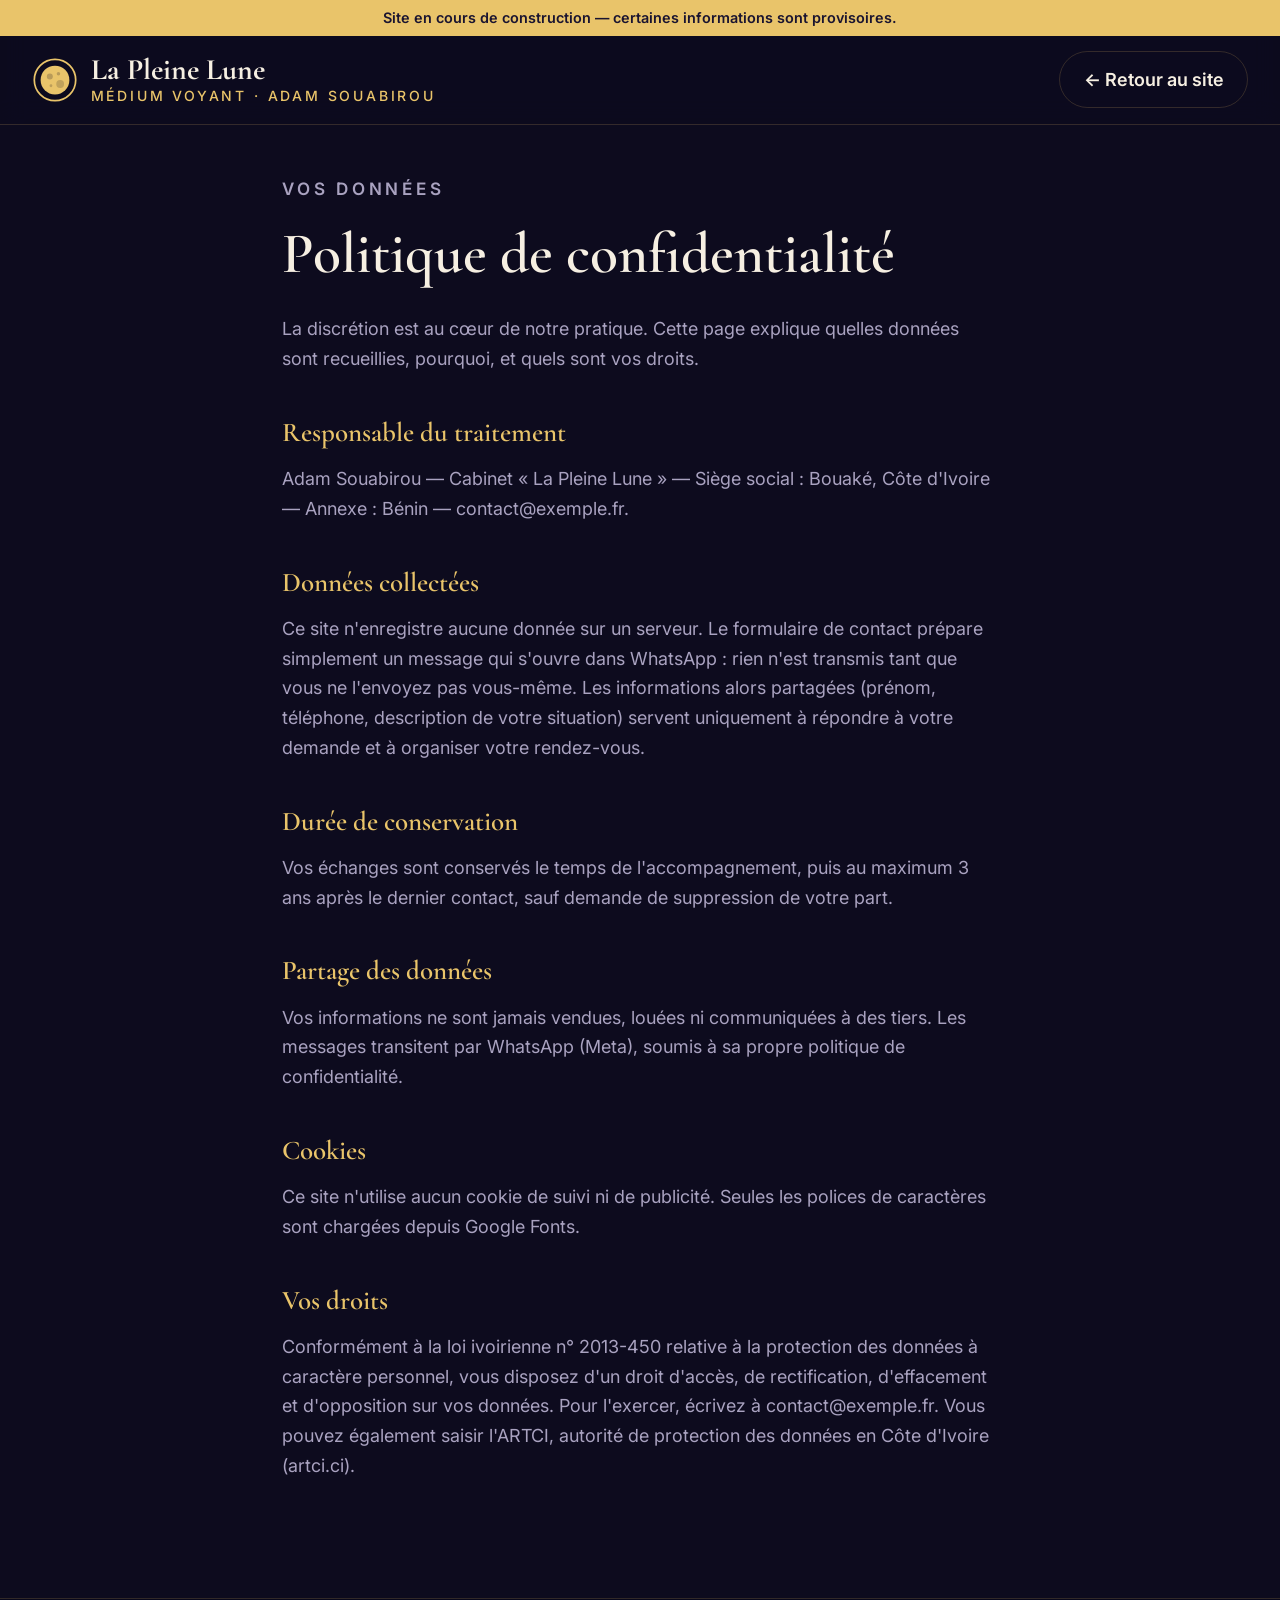
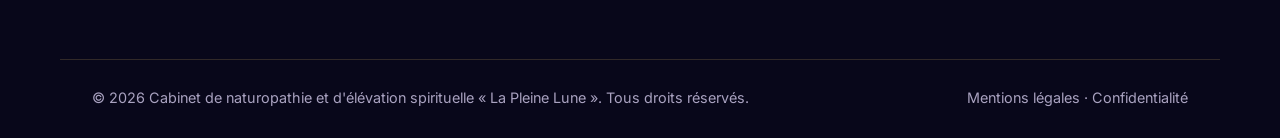
==== confidentialite.html @ 0d5d67a6 "Nom affiché : Adam Souabirou Co-Authored-By: Claude Opus 5.5 <noreply@anthropic.com>" ====
<!doctype html>
<html lang="fr">
<head>
  <meta charset="utf-8">
  <meta name="viewport" content="width=device-width, initial-scale=1">
  <title>Confidentialité — La Pleine Lune</title>
  <meta name="robots" content="noindex">
  <meta name="theme-color" content="#0d0b1e">
  <link rel="icon" href="favicon.svg" type="image/svg+xml">
  <link rel="preconnect" href="https://fonts.googleapis.com">
  <link rel="preconnect" href="https://fonts.gstatic.com" crossorigin>
  <link href="https://fonts.googleapis.com/css2?family=Cormorant+Garamond:wght@600;700&family=Inter:wght@400;500;600&display=swap" rel="stylesheet">
  <link rel="stylesheet" href="styles.css">
</head>
<body>
  <header class="nav is-scrolled">
    <div class="container nav__inner">
      <a href="index.html" class="brand" aria-label="Accueil">
        <svg class="brand__mark" viewBox="0 0 40 40" aria-hidden="true">
          <circle cx="20" cy="20" r="18" fill="none" stroke="currentColor" stroke-width="1.5"/>
          <circle cx="20" cy="20" r="12.5" fill="currentColor"/>
          <circle cx="15.5" cy="17" r="2.6" fill="#0d0b1e" opacity=".22"/>
          <circle cx="24.5" cy="23.5" r="3.4" fill="#0d0b1e" opacity=".18"/>
          <circle cx="23" cy="14.5" r="1.5" fill="#0d0b1e" opacity=".22"/>
          <circle cx="16.5" cy="25" r="1.2" fill="#0d0b1e" opacity=".2"/>
        </svg>
        <span class="brand__text"><span data-site="cabinet">La Pleine Lune</span><small data-site="slogan">Médium voyant · Adam Souabirou</small></span>
      </a>
      <a href="index.html" class="btn btn--ghost btn--sm">← Retour au site</a>
    </div>
  </header>

  <!-- Les informations sont remplies depuis site-config.js -->
  <main class="legal container">
    <p class="eyebrow">Vos données</p>
    <h1>Politique de confidentialité</h1>

    <p>
      La discrétion est au cœur de notre pratique. Cette page explique quelles données sont
      recueillies, pourquoi, et quels sont vos droits.
    </p>

    <h2>Responsable du traitement</h2>
    <p><span data-site="legal.editeur"></span> — <span data-site="legal.adresse"></span> — <span data-site="email"></span>.</p>

    <h2>Données collectées</h2>
    <p>
      Ce site n'enregistre aucune donnée sur un serveur. Le formulaire de contact prépare
      simplement un message qui s'ouvre dans WhatsApp : rien n'est transmis tant que vous
      ne l'envoyez pas vous-même. Les informations alors partagées (prénom, téléphone,
      description de votre situation) servent uniquement à répondre à votre demande et à
      organiser votre rendez-vous.
    </p>

    <h2>Durée de conservation</h2>
    <p>
      Vos échanges sont conservés le temps de l'accompagnement, puis au maximum
      <span data-site="legal.conservation"></span> après le dernier contact, sauf demande de suppression de votre part.
    </p>

    <h2>Partage des données</h2>
    <p>
      Vos informations ne sont jamais vendues, louées ni communiquées à des tiers.
      Les messages transitent par WhatsApp (Meta), soumis à sa propre politique de
      confidentialité.
    </p>

    <h2>Cookies</h2>
    <p>
      Ce site n'utilise aucun cookie de suivi ni de publicité. Seules les polices de
      caractères sont chargées depuis Google Fonts.
    </p>

    <h2>Vos droits</h2>
    <p>
      Conformément à la loi ivoirienne n° 2013-450 relative à la protection des données à caractère personnel, vous disposez d'un droit d'accès, de rectification,
      d'effacement et d'opposition sur vos données. Pour l'exercer, écrivez à
      <span data-site="email"></span>. Vous pouvez également saisir l'ARTCI, autorité de protection des données en Côte d'Ivoire
      (artci.ci).
    </p>
  </main>

  <footer class="footer">
    <div class="container footer__bottom">
      <span>© <span id="year"></span> <span data-site="nomComplet">Cabinet de naturopathie et d'élévation spirituelle « La Pleine Lune »</span>. Tous droits réservés.</span>
      <span><a href="mentions-legales.html">Mentions légales</a> · <a href="confidentialite.html">Confidentialité</a></span>
    </div>
  </footer>
  <script src="site-config.js"></script>
  <script src="script.js"></script>
</body>
</html>
---- styles.css ----
:root {
  --night: #0d0b1e;
  --night-2: #15122e;
  --night-3: #1d1940;
  --gold: #e9c46a;
  --gold-2: #c9a24a;
  --cream: #f6efe2;
  --text: #ece6f5;
  --muted: #a9a2c0;
  --line: rgba(233, 196, 106, .18);
  --radius: 14px;
  --serif: "Cormorant Garamond", Georgia, serif;
  --sans: "Inter", system-ui, -apple-system, Segoe UI, Roboto, sans-serif;
}

*, *::before, *::after { box-sizing: border-box; }
html { font-size: 112.5%; scroll-behavior: smooth; scroll-padding-top: 80px; }
html.is-construction { scroll-padding-top: 130px; }
body {
  margin: 0;
  font-family: var(--sans);
  font-size: 1rem;
  line-height: 1.65;
  color: var(--text);
  background: var(--night);
  -webkit-font-smoothing: antialiased;
}
img, svg { display: block; max-width: 100%; }
a { color: inherit; text-decoration: none; }
h1, h2, h3 { font-family: var(--serif); font-weight: 600; line-height: 1.15; margin: 0 0 .6em; color: var(--cream); }
h1 { font-size: clamp(2.4rem, 6vw, 4.4rem); }
h2 { font-size: clamp(1.9rem, 4vw, 2.8rem); }
h3 { font-size: 1.45rem; }
p { margin: 0 0 1em; }
em { color: var(--gold); font-style: italic; }

.container { width: 100%; max-width: 1160px; margin: 0 auto; padding: 0 16px; }
@media (min-width: 768px) { .container { padding: 0 32px; } }

.eyebrow {
  font-size: .95rem;
  letter-spacing: .22em;
  text-transform: uppercase;
  color: var(--gold);
  font-weight: 600;
  margin-bottom: 1rem;
}

/* ---------- Buttons ---------- */
.btn {
  display: inline-flex; align-items: center; justify-content: center;
  padding: .95rem 1.7rem;
  border-radius: 999px;
  font-weight: 600; font-size: .95rem;
  border: 1px solid transparent;
  cursor: pointer;
  transition: transform .2s, background .2s, box-shadow .2s, color .2s;
  font-family: inherit;
}
.btn--gold { background: linear-gradient(135deg, var(--gold), var(--gold-2)); color: #1a1430; box-shadow: 0 8px 30px -10px rgba(233,196,106,.6); }
.btn--gold:hover { transform: translateY(-2px); box-shadow: 0 12px 34px -10px rgba(233,196,106,.8); }
.btn--ghost { border-color: var(--line); color: var(--cream); }
.btn--ghost:hover { border-color: var(--gold); color: var(--gold); }
.btn--sm { padding: .7rem 1.3rem; font-size: 1rem; }
.btn--block { width: 100%; }

/* ---------- Nav ---------- */
.nav {
  position: fixed; inset: 0 0 auto 0; z-index: 50;
  transition: background .3s, border-color .3s;
  border-bottom: 1px solid transparent;
}
.nav.is-scrolled { background: rgba(13, 11, 30, .9); backdrop-filter: blur(12px); border-color: var(--line); }
.nav__inner { display: flex; align-items: center; justify-content: space-between; gap: 1.5rem; height: 88px; }
.brand { display: flex; align-items: center; gap: .7rem; color: var(--gold); }
.brand__mark { width: 46px; height: 46px; flex-shrink: 0; }
.brand__text { font-family: var(--serif); font-size: 1.65rem; font-weight: 700; color: var(--cream); line-height: 1.05; }
.brand__text small { display: block; white-space: nowrap; font-family: var(--sans); font-size: .78rem; letter-spacing: .2em; text-transform: uppercase; color: var(--gold); font-weight: 500; margin-top: 3px; }
.nav__links { display: flex; align-items: center; gap: 1.5rem; font-size: 1.08rem; white-space: nowrap; }
.nav .container { max-width: 1360px; }
.nav__links a:not(.btn) { color: var(--muted); transition: color .2s; }
.nav__links a:not(.btn):hover { color: var(--gold); }
.nav__toggle { display: none; background: none; border: 0; padding: 8px; cursor: pointer; }
.nav__toggle span { display: block; width: 24px; height: 2px; background: var(--cream); margin: 5px 0; transition: transform .3s, opacity .3s; }

@media (max-width: 1300px) {
  .nav__toggle { display: block; }
  .nav__links {
    position: absolute; top: 100%; left: 0; right: 0;
    flex-direction: column; align-items: stretch; gap: 0;
    background: var(--night-2); border-bottom: 1px solid var(--line);
    padding: .5rem 16px 1.5rem;
    transform: translateY(-120%); opacity: 0; pointer-events: none;
    transition: transform .35s, opacity .35s;
  }
  .nav__links a:not(.btn) { padding: .9rem 0; border-bottom: 1px solid var(--line); font-size: 1rem; }
  .nav__links .btn { margin-top: 1rem; }
  .nav.is-open .nav__links { transform: none; opacity: 1; pointer-events: auto; }
  .nav.is-open { background: var(--night-2); }
  .nav.is-open .nav__toggle span:nth-child(1) { transform: translateY(7px) rotate(45deg); }
  .nav.is-open .nav__toggle span:nth-child(2) { opacity: 0; }
  .nav.is-open .nav__toggle span:nth-child(3) { transform: translateY(-7px) rotate(-45deg); }
}

/* ---------- Hero ---------- */
.hero {
  position: relative; overflow: hidden;
  min-height: 100vh; display: flex; align-items: center;
  padding: 150px 0 80px;
  background: radial-gradient(ellipse at 50% 0%, var(--night-3) 0%, var(--night) 70%);
  text-align: center;
}
.hero__stars {
  position: absolute; inset: 0;
  background-image:
    radial-gradient(1px 1px at 10% 20%, #fff8 50%, transparent 51%),
    radial-gradient(1px 1px at 30% 70%, #fff6 50%, transparent 51%),
    radial-gradient(1.5px 1.5px at 55% 15%, #e9c46aaa 50%, transparent 51%),
    radial-gradient(1px 1px at 75% 40%, #fff7 50%, transparent 51%),
    radial-gradient(1px 1px at 90% 80%, #fff5 50%, transparent 51%),
    radial-gradient(1.5px 1.5px at 20% 90%, #e9c46a88 50%, transparent 51%),
    radial-gradient(1px 1px at 65% 85%, #fff6 50%, transparent 51%),
    radial-gradient(1px 1px at 45% 45%, #fff4 50%, transparent 51%);
  background-size: 400px 400px;
  animation: twinkle 8s ease-in-out infinite alternate;
}
@keyframes twinkle { from { opacity: .5; } to { opacity: 1; } }
.hero__glow {
  position: absolute; width: 700px; height: 700px; left: 50%; top: 55%;
  transform: translate(-50%, -50%);
  background: radial-gradient(circle, rgba(233,196,106,.16), transparent 65%);
  pointer-events: none;
}
.hero__inner { position: relative; }
.hero__lead { max-width: 640px; margin: 0 auto 2.2rem; color: var(--muted); font-size: 1.1rem; }
.hero__cta { display: flex; gap: 1rem; justify-content: center; flex-wrap: wrap; }
.hero__facts {
  list-style: none; padding: 0; margin: 4rem auto 0;
  display: grid; grid-template-columns: repeat(3, 1fr); gap: 1rem;
  max-width: 760px; border-top: 1px solid var(--line); padding-top: 2rem;
}
.hero__facts strong { display: block; font-family: var(--serif); font-size: 1.7rem; color: var(--gold); }
.hero__facts li > span { font-size: .82rem; color: var(--muted); }
@media (max-width: 600px) {
  .hero__facts { grid-template-columns: 1fr; gap: 1.2rem; }
  .hero__cta .btn { width: 100%; }
}

/* ---------- Sections ---------- */
.section { padding: 110px 0; }
.section--alt { background: var(--night-2); }
.section--band { padding: 70px 0; background: linear-gradient(135deg, #2a1f4d, #1a1535); border-block: 1px solid var(--line); }
.section__head { max-width: 680px; margin: 0 auto 3.5rem; text-align: center; }
.section__head p:not(.eyebrow) { color: var(--muted); }
@media (max-width: 600px) { .section { padding: 80px 0; } }

/* ---------- About ---------- */
.about { display: grid; grid-template-columns: 1fr 1.2fr; gap: 5rem; align-items: center; }
.about__frame {
  aspect-ratio: 5 / 6;
  border: 1px solid var(--line);
  border-radius: 200px 200px var(--radius) var(--radius);
  background: linear-gradient(180deg, var(--night-3), var(--night-2));
  display: grid; place-items: center;
  padding: 2rem;
  position: relative;
}
.about__frame::after {
  content: ""; position: absolute; inset: 12px;
  border: 1px solid var(--line);
  border-radius: 190px 190px 8px 8px;
  pointer-events: none;
}
.about__art { width: 80%; }
.about__caption { font-size: .78rem; color: var(--muted); text-align: center; margin-top: .8rem; font-style: italic; }
.about__text p:not(.eyebrow) { color: var(--muted); }
.checklist { list-style: none; padding: 0; margin: 1.8rem 0 0; display: grid; gap: .7rem; }
.checklist li { position: relative; padding-left: 1.9rem; }
.checklist li::before {
  content: ""; position: absolute; left: 0; top: .45em;
  width: 14px; height: 14px; transform: rotate(45deg);
  border: 1.5px solid var(--gold);
}
@media (max-width: 860px) {
  .about { grid-template-columns: 1fr; gap: 3rem; }
  .about__visual { max-width: 340px; margin: 0 auto; width: 100%; }
}

/* ---------- Cards ---------- */
.cards { display: grid; grid-template-columns: repeat(3, 1fr); gap: 1.5rem; }
.card {
  background: linear-gradient(180deg, rgba(255,255,255,.035), rgba(255,255,255,.01));
  border: 1px solid var(--line);
  border-radius: var(--radius);
  padding: 2.2rem 1.9rem;
  transition: transform .3s, border-color .3s, box-shadow .3s;
}
.card:hover { transform: translateY(-6px); border-color: rgba(233,196,106,.5); box-shadow: 0 20px 40px -20px rgba(0,0,0,.6); }
.card p { color: var(--muted); margin: 0; font-size: .95rem; }
.card__icon {
  width: 54px; height: 54px; border-radius: 50%;
  display: grid; place-items: center;
  background: rgba(233,196,106,.1); border: 1px solid var(--line);
  margin-bottom: 1.4rem;
}
.card__icon svg { width: 26px; height: 26px; fill: none; stroke: var(--gold); stroke-width: 1.5; stroke-linecap: round; stroke-linejoin: round; }
@media (max-width: 960px) { .cards { grid-template-columns: repeat(2, 1fr); } }
@media (max-width: 620px) { .cards { grid-template-columns: 1fr; } }

/* ---------- Steps ---------- */
.steps { list-style: none; margin: 0; padding: 0; display: grid; grid-template-columns: repeat(4, 1fr); gap: 2rem; counter-reset: s; }
.step { position: relative; padding-top: 1.5rem; border-top: 1px solid var(--line); }
.step__num { font-family: var(--serif); font-size: 3rem; color: var(--gold); opacity: .55; line-height: 1; display: block; margin-bottom: .8rem; }
.step p { color: var(--muted); font-size: .95rem; }
@media (max-width: 900px) { .steps { grid-template-columns: repeat(2, 1fr); } }
@media (max-width: 560px) { .steps { grid-template-columns: 1fr; } }

/* ---------- Pledges ---------- */
.pledges { display: grid; grid-template-columns: repeat(4, 1fr); gap: 2rem; text-align: center; }
.pledge h3 { color: var(--gold); font-size: 1.35rem; }
.pledge p { color: var(--text); opacity: .85; margin: 0; font-size: .93rem; }
@media (max-width: 900px) { .pledges { grid-template-columns: repeat(2, 1fr); } }
@media (max-width: 520px) { .pledges { grid-template-columns: 1fr; } }

/* ---------- Quotes ---------- */
.quotes { display: grid; grid-template-columns: repeat(3, 1fr); gap: 1.5rem; }
.quote {
  margin: 0; padding: 2.2rem 2rem;
  border: 1px solid var(--line); border-radius: var(--radius);
  background: var(--night);
  position: relative;
}
.quote::before {
  content: "\201C"; position: absolute; top: .2rem; right: 1.2rem;
  font-family: var(--serif); font-size: 5rem; color: var(--gold); opacity: .25; line-height: 1;
}
.quote blockquote { margin: 0 0 1.4rem; font-family: var(--serif); font-size: 1.25rem; font-style: italic; color: var(--cream); line-height: 1.45; }
.quote figcaption { font-size: .85rem; color: var(--muted); }
.quote figcaption strong { color: var(--gold); }
@media (max-width: 900px) { .quotes { grid-template-columns: 1fr; max-width: 560px; margin: 0 auto; } }

/* ---------- FAQ ---------- */
.faq { max-width: 820px; }
.faq details { border-bottom: 1px solid var(--line); }
.faq summary {
  list-style: none; cursor: pointer;
  padding: 1.4rem 2.5rem 1.4rem 0; position: relative;
  font-family: var(--serif); font-size: 1.3rem; color: var(--cream);
}
.faq summary::-webkit-details-marker { display: none; }
.faq summary::after {
  content: "+"; position: absolute; right: 0; top: 50%; transform: translateY(-50%);
  font-family: var(--sans); font-size: 1.5rem; color: var(--gold); transition: transform .3s;
}
.faq details[open] summary::after { transform: translateY(-50%) rotate(45deg); }
.faq details p { color: var(--muted); padding-bottom: 1.4rem; margin: 0; }

/* ---------- Contact ---------- */
.contact { display: grid; grid-template-columns: 1fr 1.1fr; gap: 4rem; align-items: start; }
.contact__info > p:not(.eyebrow) { color: var(--muted); }
.contact__list { list-style: none; padding: 0; margin: 2rem 0 0; display: grid; gap: 1.2rem; }
.contact__list li { display: grid; gap: .15rem; padding-bottom: 1.2rem; border-bottom: 1px solid var(--line); }
.contact__label { font-size: .72rem; letter-spacing: .2em; text-transform: uppercase; color: var(--gold); }
.contact__list a { color: var(--cream); font-size: 1.05rem; }
.contact__list a:hover { color: var(--gold); }

.form {
  background: var(--night); border: 1px solid var(--line); border-radius: var(--radius);
  padding: 2.2rem; display: grid; gap: 1.1rem;
}
.form__row { display: grid; grid-template-columns: 1fr 1fr; gap: 1rem; }
.form label { display: grid; gap: .4rem; font-size: .85rem; color: var(--muted); }
.form input, .form select, .form textarea {
  width: 100%; font: inherit; font-size: 1rem; color: var(--text);
  background: var(--night-2); border: 1px solid var(--line); border-radius: 10px;
  padding: .8rem .95rem; transition: border-color .2s;
}
.form select { appearance: none; background-image: linear-gradient(45deg, transparent 50%, var(--gold) 50%), linear-gradient(135deg, var(--gold) 50%, transparent 50%); background-position: calc(100% - 18px) 50%, calc(100% - 13px) 50%; background-size: 5px 5px; background-repeat: no-repeat; padding-right: 2.4rem; }
.form input:focus, .form select:focus, .form textarea:focus { outline: none; border-color: var(--gold); }
.form .is-invalid { border-color: #e07a7a; }
.form__consent { grid-template-columns: auto 1fr !important; align-items: start; gap: .7rem !important; }
.form__consent input { width: 18px; height: 18px; margin-top: 3px; accent-color: var(--gold); }
.form__msg { margin: 0; font-size: .9rem; min-height: 1.4em; color: var(--gold); }
.form__msg.is-error { color: #e07a7a; }
@media (max-width: 860px) {
  .contact { grid-template-columns: 1fr; gap: 3rem; }
}
@media (max-width: 520px) {
  .form { padding: 1.5rem; }
  .form__row { grid-template-columns: 1fr; }
}

/* ---------- Footer ---------- */
.footer { background: #08071a; border-top: 1px solid var(--line); padding: 60px 0 0; }
.footer__inner { display: grid; grid-template-columns: 1fr 1.3fr; gap: 3rem; padding-bottom: 2.5rem; }
.footer__small { color: var(--muted); font-size: .88rem; margin-top: 1rem; }
.footer__disclaimer { font-size: .8rem; color: var(--muted); opacity: .8; margin: 0; }
.footer__bottom {
  display: flex; justify-content: space-between; flex-wrap: wrap; gap: .6rem;
  border-top: 1px solid var(--line); padding-top: 1.4rem; padding-bottom: 1.6rem;
  font-size: .8rem; color: var(--muted);
}
@media (max-width: 760px) { .footer__inner { grid-template-columns: 1fr; } }

.footer__bottom a:hover, .form__consent a:hover { color: var(--gold); }
.form__consent a { text-decoration: underline; text-underline-offset: 2px; }

/* ---------- Legal pages ---------- */
.legal { max-width: 780px; padding-top: 140px; padding-bottom: 100px; }
.legal h1 { font-size: clamp(2.2rem, 5vw, 3.2rem); margin-bottom: 1.5rem; }
.legal h2 { font-size: 1.5rem; margin-top: 2.4rem; color: var(--gold); }
.legal p { color: var(--muted); }

/* ---------- WhatsApp floating ---------- */
.wa-float {
  position: fixed; right: 20px; bottom: 20px; z-index: 40;
  width: 56px; height: 56px; border-radius: 50%;
  background: #25d366; color: #fff;
  display: grid; place-items: center;
  box-shadow: 0 10px 25px -8px rgba(37, 211, 102, .6);
  transition: transform .2s;
}
.wa-float:hover { transform: scale(1.08); }
.wa-float svg { width: 30px; height: 30px; }

/* ---------- Reveal animation ---------- */
.reveal { opacity: 0; transform: translateY(24px); transition: opacity .8s ease, transform .8s ease; }
.reveal.is-visible { opacity: 1; transform: none; }
@media (prefers-reduced-motion: reduce) {
  html { scroll-behavior: auto; }
  .reveal { opacity: 1; transform: none; transition: none; }
  .hero__stars { animation: none; }
}

/* ---------- Site en construction ---------- */
.construction {
  background: var(--gold); color: #1a1430;
  font-size: .8rem; font-weight: 600; text-align: center;
  padding: .45rem 16px; line-height: 1.35;
}
.is-construction .legal { padding-top: 175px; }
.about__badge {
  position: absolute; top: 46%; left: 50%; transform: translate(-50%, -50%); z-index: 1;
  background: rgba(13, 11, 30, .85); border: 1px solid var(--gold); color: var(--gold);
  font-size: .72rem; letter-spacing: .18em; text-transform: uppercase; font-weight: 600;
  padding: .45rem .9rem; border-radius: 999px; white-space: nowrap;
}
.about__frame.has-photo { padding: 0; overflow: hidden; }
.about__photo { width: 100%; height: 100%; object-fit: cover; }
.quote--empty { border-style: dashed; background: transparent; }
.quote--empty::before { opacity: .12; }
.quote--empty blockquote { color: var(--muted); }

/* ---------- En-tête sur petits écrans ---------- */
@media (max-width: 520px) {
  .nav__inner { height: 76px; gap: .8rem; }
  .brand { gap: .55rem; }
  .brand__mark { width: 38px; height: 38px; }
  .brand__text { font-size: 1.35rem; }
  .brand__text small { font-size: .62rem; letter-spacing: .08em; }
}

/* ---------- Onglets services & produits ---------- */
.tabs {
  display: flex; gap: .6rem; justify-content: center; flex-wrap: wrap;
  margin: 0 auto 2.8rem;
}
.tabs__btn {
  font: inherit; font-size: 1rem; font-weight: 500; cursor: pointer;
  color: var(--muted); background: transparent;
  border: 1px solid var(--line); border-radius: 999px;
  padding: .7rem 1.3rem; white-space: nowrap;
  transition: color .2s, border-color .2s, background .2s;
}
.tabs__btn:hover { color: var(--gold); border-color: rgba(233,196,106,.5); }
.tabs__btn[aria-selected="true"] { background: linear-gradient(135deg, var(--gold), var(--gold-2)); color: #1a1430; border-color: transparent; font-weight: 600; }
.tabs__btn:focus-visible { outline: 2px solid var(--gold); outline-offset: 3px; }
.tabs__intro { text-align: center; color: var(--muted); margin: -1rem auto 2rem; max-width: 640px; font-style: italic; }
.tabs__note { text-align: center; color: var(--muted); font-size: .85rem; max-width: 720px; margin: 2.5rem auto 0; opacity: .85; }
.group__title {
  font-size: 1.7rem; color: var(--gold); margin: 2.6rem 0 1.2rem;
  display: flex; align-items: center; gap: 1rem;
}
.group__title::after { content: ""; flex: 1; height: 1px; background: var(--line); }
.tabs__panel > .group__title:first-child, .tabs__intro + .group__title { margin-top: 0; }

.items { list-style: none; margin: 0; padding: 0; display: grid; grid-template-columns: repeat(3, 1fr); gap: 1.1rem; }
.item {
  display: flex; flex-direction: column;
  background: linear-gradient(180deg, rgba(255,255,255,.035), rgba(255,255,255,.01));
  border: 1px solid var(--line); border-radius: var(--radius);
  padding: 1.5rem 1.5rem 1.3rem;
  transition: border-color .25s, transform .25s;
}
.item:hover { border-color: rgba(233,196,106,.5); transform: translateY(-3px); }
.item h4 { font-family: var(--serif); font-size: 1.35rem; font-weight: 600; color: var(--cream); margin: 0 0 .5rem; line-height: 1.2; }
.item p { color: var(--muted); font-size: .92rem; margin: 0 0 1.1rem; flex: 1; }
.item__cta { align-self: flex-start; color: var(--gold); font-weight: 600; font-size: .9rem; border-bottom: 1px solid transparent; transition: border-color .2s; }
.item__cta:hover { border-color: var(--gold); }
@media (max-width: 960px) { .items { grid-template-columns: repeat(2, 1fr); } }
@media (max-width: 620px) {
  .items { grid-template-columns: 1fr; }
  .tabs { flex-wrap: nowrap; justify-content: flex-start; overflow-x: auto; margin-inline: -16px; padding: 0 16px 6px; scrollbar-width: none; }
  .tabs::-webkit-scrollbar { display: none; }
}

/* ---------- Horaires ---------- */
.hours { border-collapse: collapse; margin-top: .3rem; width: 100%; max-width: 320px; }
.hours th, .hours td { padding: .28rem 0; font-size: .98rem; text-align: left; }
.hours th { font-weight: 500; color: var(--cream); }
.hours td { color: var(--muted); text-align: right; font-variant-numeric: tabular-nums; }
.hours tr.is-today th, .hours tr.is-today td { color: var(--gold); font-weight: 600; }
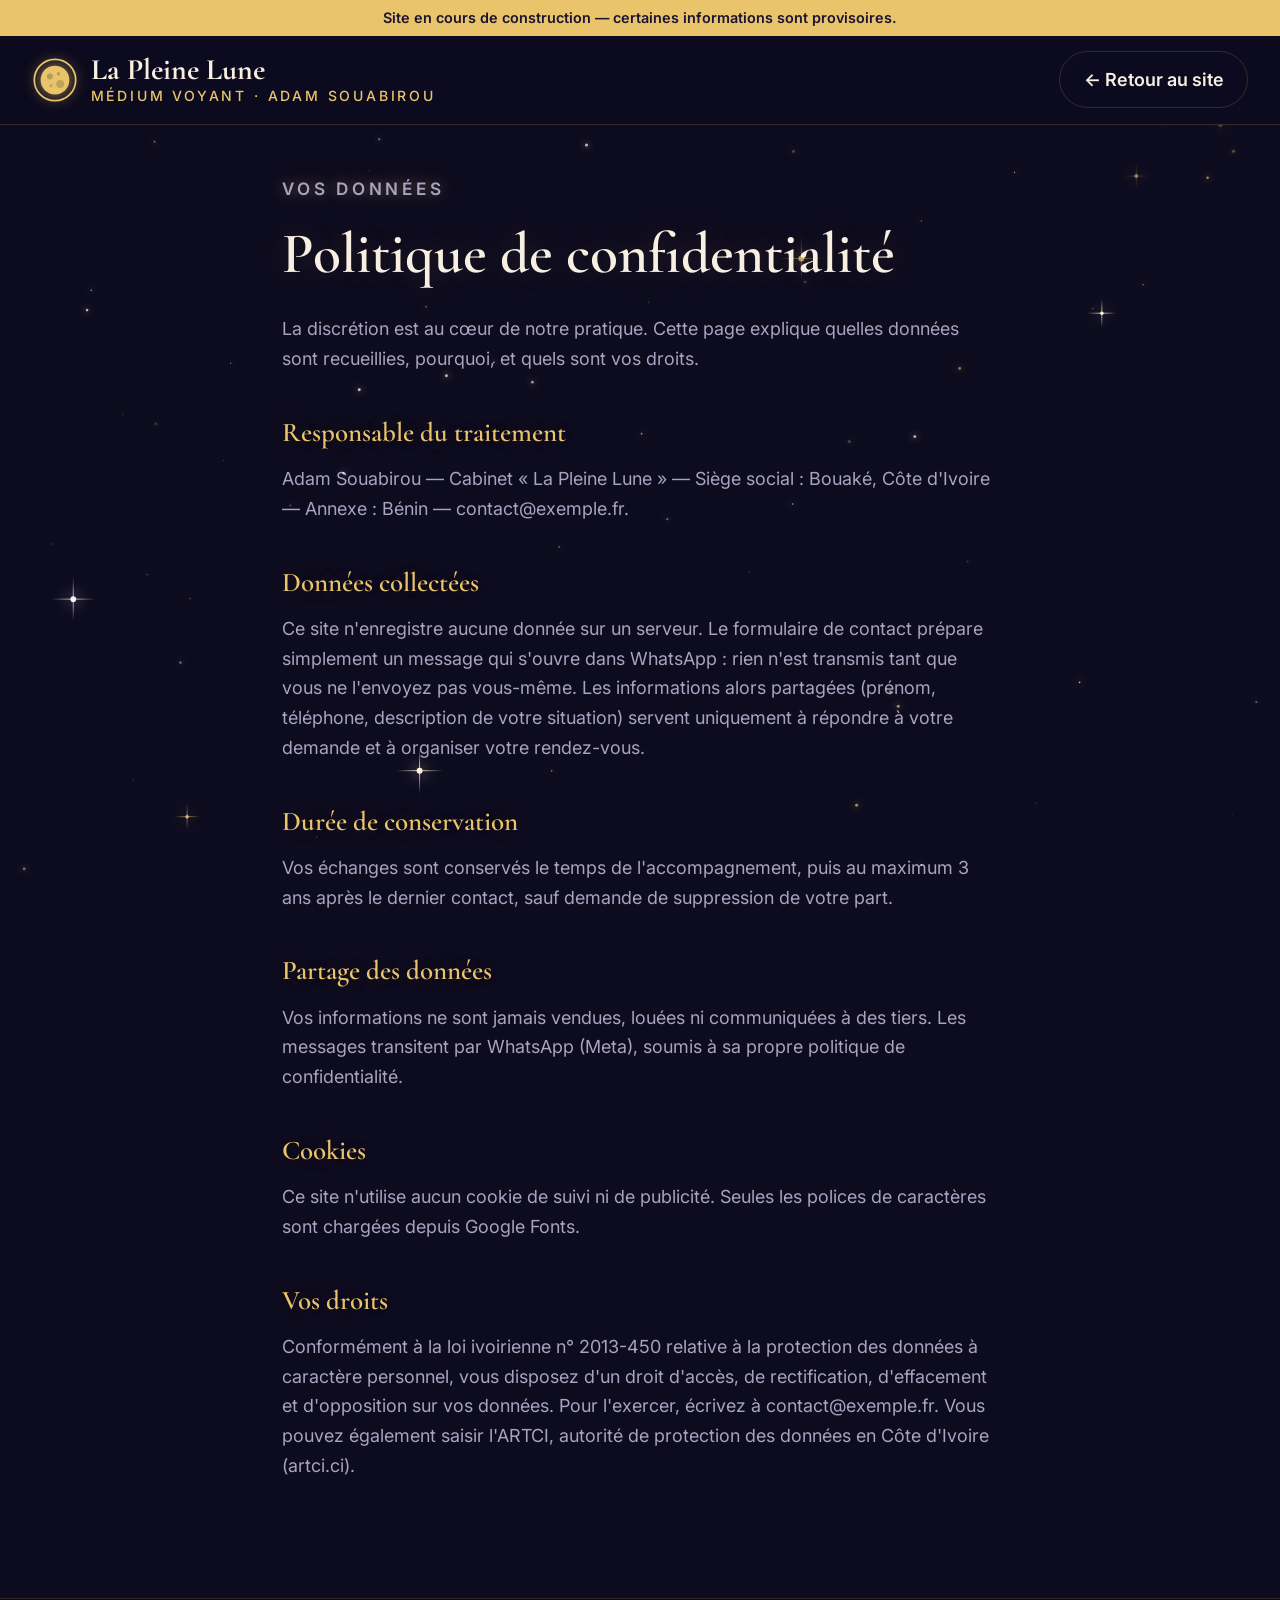
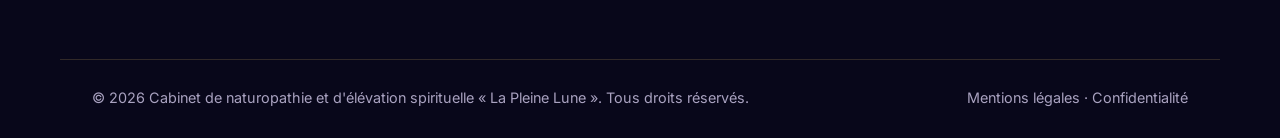
==== commit adaaa72f: "Ciel d'étoiles scintillantes et halo lumineux doré Co-Authored-By: Claude Opus 5.5 <noreply@anthropi" ====
--- a/confidentialite.html
+++ b/confidentialite.html
@@ -88,5 +88,6 @@
   </footer>
   <script src="site-config.js"></script>
   <script src="script.js"></script>
+  <script src="etoiles.js"></script>
 </body>
 </html>
--- a/styles.css
+++ b/styles.css
@@ -410,3 +410,95 @@
 .hours th { font-weight: 500; color: var(--cream); }
 .hours td { color: var(--muted); text-align: right; font-variant-numeric: tabular-nums; }
 .hours tr.is-today th, .hours tr.is-today td { color: var(--gold); font-weight: 600; }
+
+/* ---------- Galerie ---------- */
+/* Grille à hauteur de rangée fixe : toutes les vignettes sont recadrées au même format */
+.gallery {
+  display: grid; grid-template-columns: repeat(4, 1fr);
+  grid-auto-rows: clamp(220px, 21vw, 290px);
+  gap: 1rem; max-width: 1100px; margin: 0 auto;
+}
+.gallery__item { margin: 0; position: relative; border-radius: var(--radius); overflow: hidden; border: 1px solid var(--line); background: var(--night-2); }
+.gallery__item--wide { grid-column: span 2; }
+.gallery__item img { position: absolute; inset: 0; width: 100%; height: 100%; object-fit: cover; object-position: center; transition: transform .6s ease; }
+.gallery__item img[src*="ceremonie"] { object-position: center 20%; }
+.gallery__item img[src*="statuettes"] { object-position: center 60%; }
+.gallery__item:hover img { transform: scale(1.05); }
+.gallery__item figcaption {
+  position: absolute; inset: auto 0 0 0;
+  padding: 2.4rem 1rem .9rem;
+  background: linear-gradient(transparent, rgba(13, 11, 30, .9));
+  font-family: var(--serif); font-size: 1.15rem; line-height: 1.2; color: var(--cream);
+}
+@media (max-width: 860px) {
+  .gallery { grid-template-columns: repeat(2, 1fr); grid-auto-rows: clamp(170px, 42vw, 260px); gap: .7rem; }
+  .gallery__item figcaption { font-size: 1rem; padding: 1.8rem .75rem .65rem; }
+}
+
+/* ---------- Partager un témoignage ---------- */
+.share { text-align: center; margin-top: 2.8rem; }
+.share p { color: var(--muted); margin-bottom: 1.2rem; }
+
+/* ---------- Bandeau d'appel à l'action ---------- */
+.cta-band {
+  position: relative; overflow: hidden;
+  padding: 80px 0;
+  background: radial-gradient(ellipse at 15% 50%, rgba(233,196,106,.22), transparent 55%), linear-gradient(135deg, #2a1f4d, #15122e);
+  border-block: 1px solid var(--line);
+}
+.cta-band__inner { display: flex; align-items: center; justify-content: space-between; gap: 2.5rem; }
+.cta-band h2 { margin-bottom: .4rem; }
+.cta-band p { color: var(--text); opacity: .85; margin: 0; font-size: 1.1rem; }
+.cta-band__btn { gap: .6rem; flex-shrink: 0; padding: 1.1rem 1.9rem; font-size: 1.05rem; }
+.cta-band__btn svg { width: 22px; height: 22px; }
+@media (max-width: 860px) {
+  .cta-band { padding: 64px 0; }
+  .cta-band__inner { flex-direction: column; text-align: center; gap: 1.8rem; }
+  .cta-band__btn { width: 100%; max-width: 420px; }
+}
+
+/* ---------- Accueil : bande de photos défilante sous les boutons ---------- */
+.hero { flex-direction: column; justify-content: center; }
+.hero > .hero__inner { width: 100%; }
+.strip {
+  position: relative; z-index: 1; width: 100%; overflow: hidden;
+  margin: 3.2rem 0 0;
+  -webkit-mask-image: linear-gradient(90deg, transparent, #000 7%, #000 93%, transparent);
+          mask-image: linear-gradient(90deg, transparent, #000 7%, #000 93%, transparent);
+}
+.strip__track { display: flex; gap: 1rem; width: max-content; padding: .5rem 0; }
+.strip__track.is-running { animation: stripScroll calc(var(--tiles, 6) * 7s) linear infinite; }
+.strip:hover .strip__track { animation-play-state: paused; }
+@keyframes stripScroll { to { transform: translateX(calc(-50% - .5rem)); } }
+.hero__tile {
+  position: relative; margin: 0; flex-shrink: 0;
+  width: 300px; height: 400px;
+  border-radius: 18px; overflow: hidden;
+  border: 1px solid var(--line);
+  box-shadow: 0 18px 40px -20px rgba(0,0,0,.8);
+}
+.hero__tile img { width: 100%; height: 100%; object-fit: cover; object-position: center 30%; transition: transform .6s ease; }
+.hero__tile:hover img { transform: scale(1.05); }
+.hero__tile figcaption {
+  position: absolute; left: 0; right: 0; bottom: 0;
+  padding: 3.2rem 1.1rem 1.1rem; text-align: left;
+  background: linear-gradient(transparent, rgba(13,11,30,.92));
+  display: grid; gap: .25rem;
+}
+.hero__tile figcaption strong { font-family: var(--serif); font-size: 1.3rem; color: var(--cream); font-weight: 600; line-height: 1.15; }
+.hero__tile figcaption span { font-size: .8rem; color: var(--text); opacity: .82; line-height: 1.4; }
+.hero .hero__facts { margin-top: 3rem; }
+@media (max-width: 600px) {
+  .strip { margin-top: 2.5rem; }
+  .hero__tile { width: 220px; height: 300px; }
+  .hero__tile figcaption span { display: none; }
+}
+@media (prefers-reduced-motion: reduce) { .strip__track.is-running { animation: none; } .strip { overflow-x: auto; } }
+
+/* ---------- Ciel étoilé scintillant + halo lumineux ---------- */
+.sky { position: fixed; inset: 0; width: 100vw; height: 100vh; z-index: 35; pointer-events: none; mix-blend-mode: screen; }
+h1, h2 { text-shadow: 0 0 28px rgba(233, 196, 106, .18); }
+h1 em, h2 em { text-shadow: 0 0 18px rgba(233, 196, 106, .55), 0 0 42px rgba(233, 196, 106, .25); }
+.eyebrow { text-shadow: 0 0 14px rgba(233, 196, 106, .45); }
+.brand__mark { filter: drop-shadow(0 0 6px rgba(233, 196, 106, .55)); }
+.btn--gold { box-shadow: 0 8px 30px -10px rgba(233,196,106,.6), 0 0 22px -4px rgba(233,196,106,.45); }
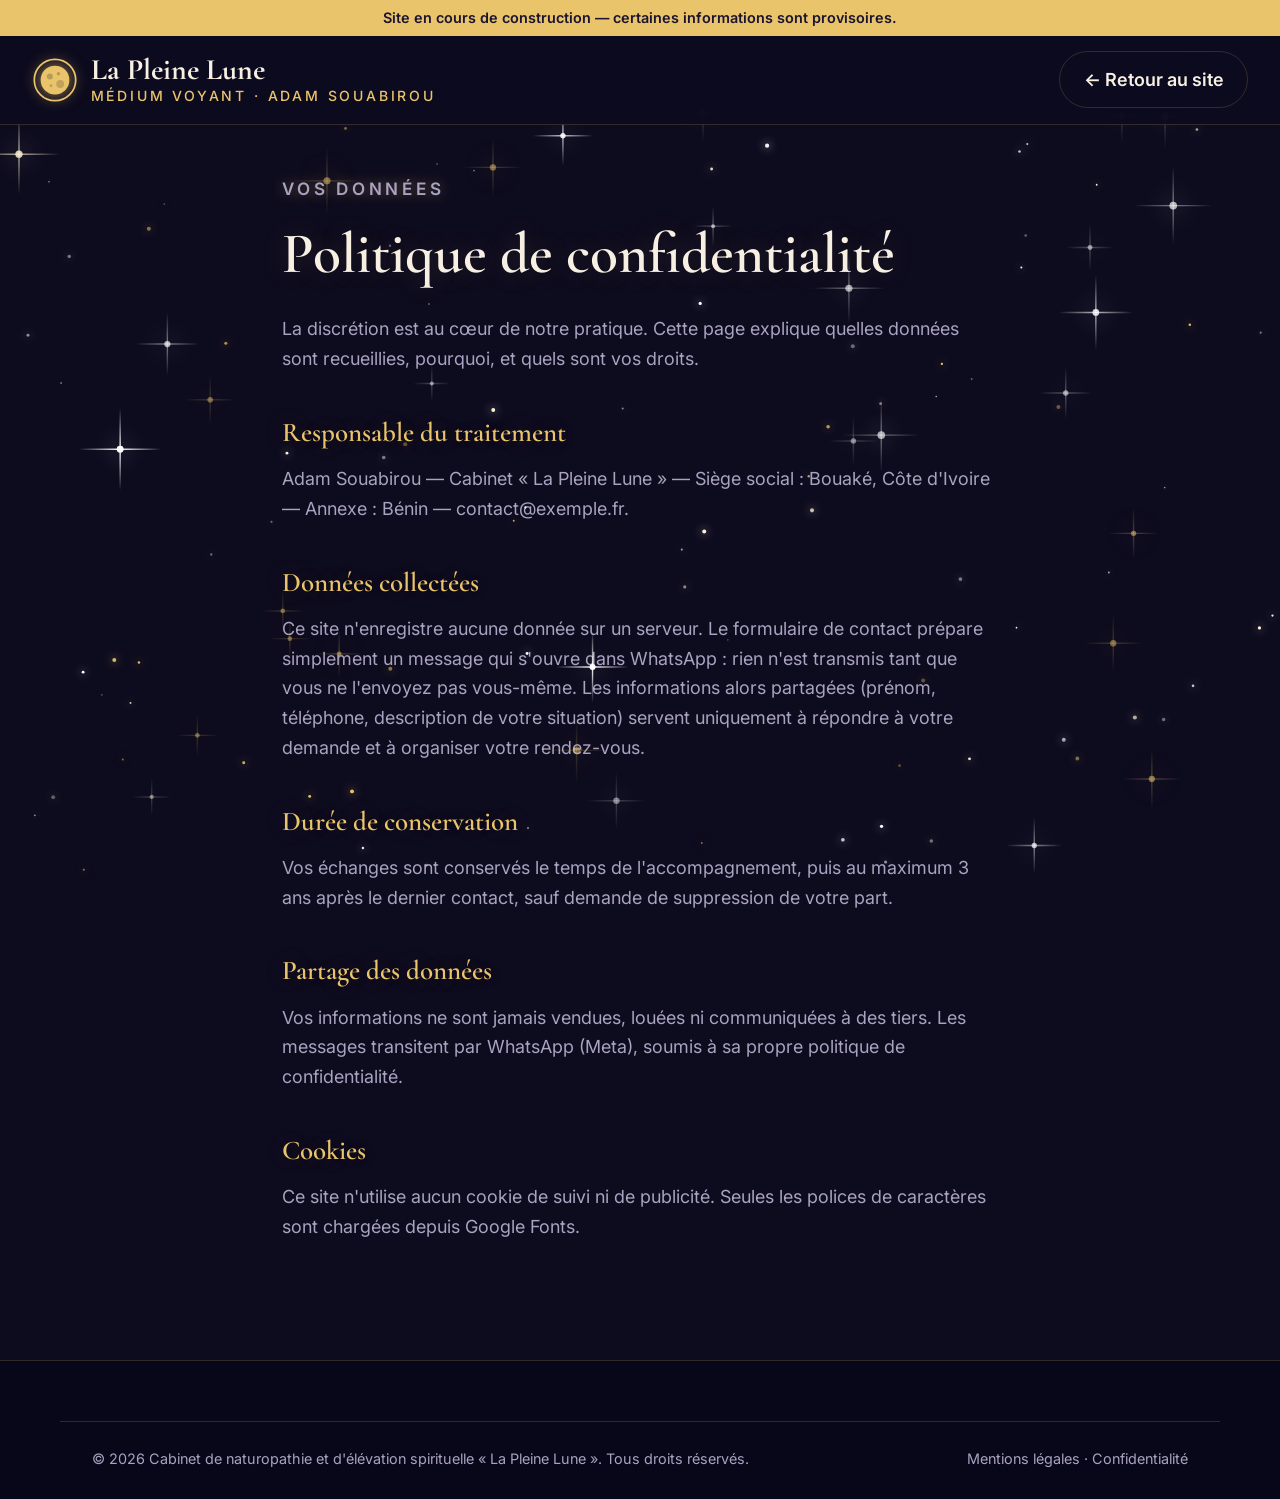
==== commit 60e19e65: "Confidentialité : retrait de la section Vos droits Co-Authored-By: Claude Opus 5.5 <noreply@anthropi" ====
--- a/confidentialite.html
+++ b/confidentialite.html
@@ -70,14 +70,6 @@
       Ce site n'utilise aucun cookie de suivi ni de publicité. Seules les polices de
       caractères sont chargées depuis Google Fonts.
     </p>
-
-    <h2>Vos droits</h2>
-    <p>
-      Conformément à la loi ivoirienne n° 2013-450 relative à la protection des données à caractère personnel, vous disposez d'un droit d'accès, de rectification,
-      d'effacement et d'opposition sur vos données. Pour l'exercer, écrivez à
-      <span data-site="email"></span>. Vous pouvez également saisir l'ARTCI, autorité de protection des données en Côte d'Ivoire
-      (artci.ci).
-    </p>
   </main>
 
   <footer class="footer">
--- a/styles.css
+++ b/styles.css
@@ -496,9 +496,23 @@
 @media (prefers-reduced-motion: reduce) { .strip__track.is-running { animation: none; } .strip { overflow-x: auto; } }
 
 /* ---------- Ciel étoilé scintillant + halo lumineux ---------- */
-.sky { position: fixed; inset: 0; width: 100vw; height: 100vh; z-index: 35; pointer-events: none; mix-blend-mode: screen; }
+.sky { position: fixed; inset: 0; width: 100vw; height: 100vh; z-index: 35; pointer-events: none; }
 h1, h2 { text-shadow: 0 0 28px rgba(233, 196, 106, .18); }
 h1 em, h2 em { text-shadow: 0 0 18px rgba(233, 196, 106, .55), 0 0 42px rgba(233, 196, 106, .25); }
 .eyebrow { text-shadow: 0 0 14px rgba(233, 196, 106, .45); }
 .brand__mark { filter: drop-shadow(0 0 6px rgba(233, 196, 106, .55)); }
 .btn--gold { box-shadow: 0 8px 30px -10px rgba(233,196,106,.6), 0 0 22px -4px rgba(233,196,106,.45); }
+
+/* ---------- Fond de l'accueil : bougie entre les mains, en transparence ---------- */
+.hero__bg {
+  position: absolute; left: 0; right: 0; top: 0;
+  height: min(100vh, 920px);
+  background: url("images/fond-bougie.webp") center 62% / cover no-repeat;
+  opacity: .42;
+  -webkit-mask-image: radial-gradient(ellipse 70% 75% at 50% 50%, #000 35%, transparent 85%);
+          mask-image: radial-gradient(ellipse 70% 75% at 50% 50%, #000 35%, transparent 85%);
+  pointer-events: none;
+}
+@media (max-width: 760px) {
+  .hero__bg { background-position: center 60%; opacity: .38; }
+}
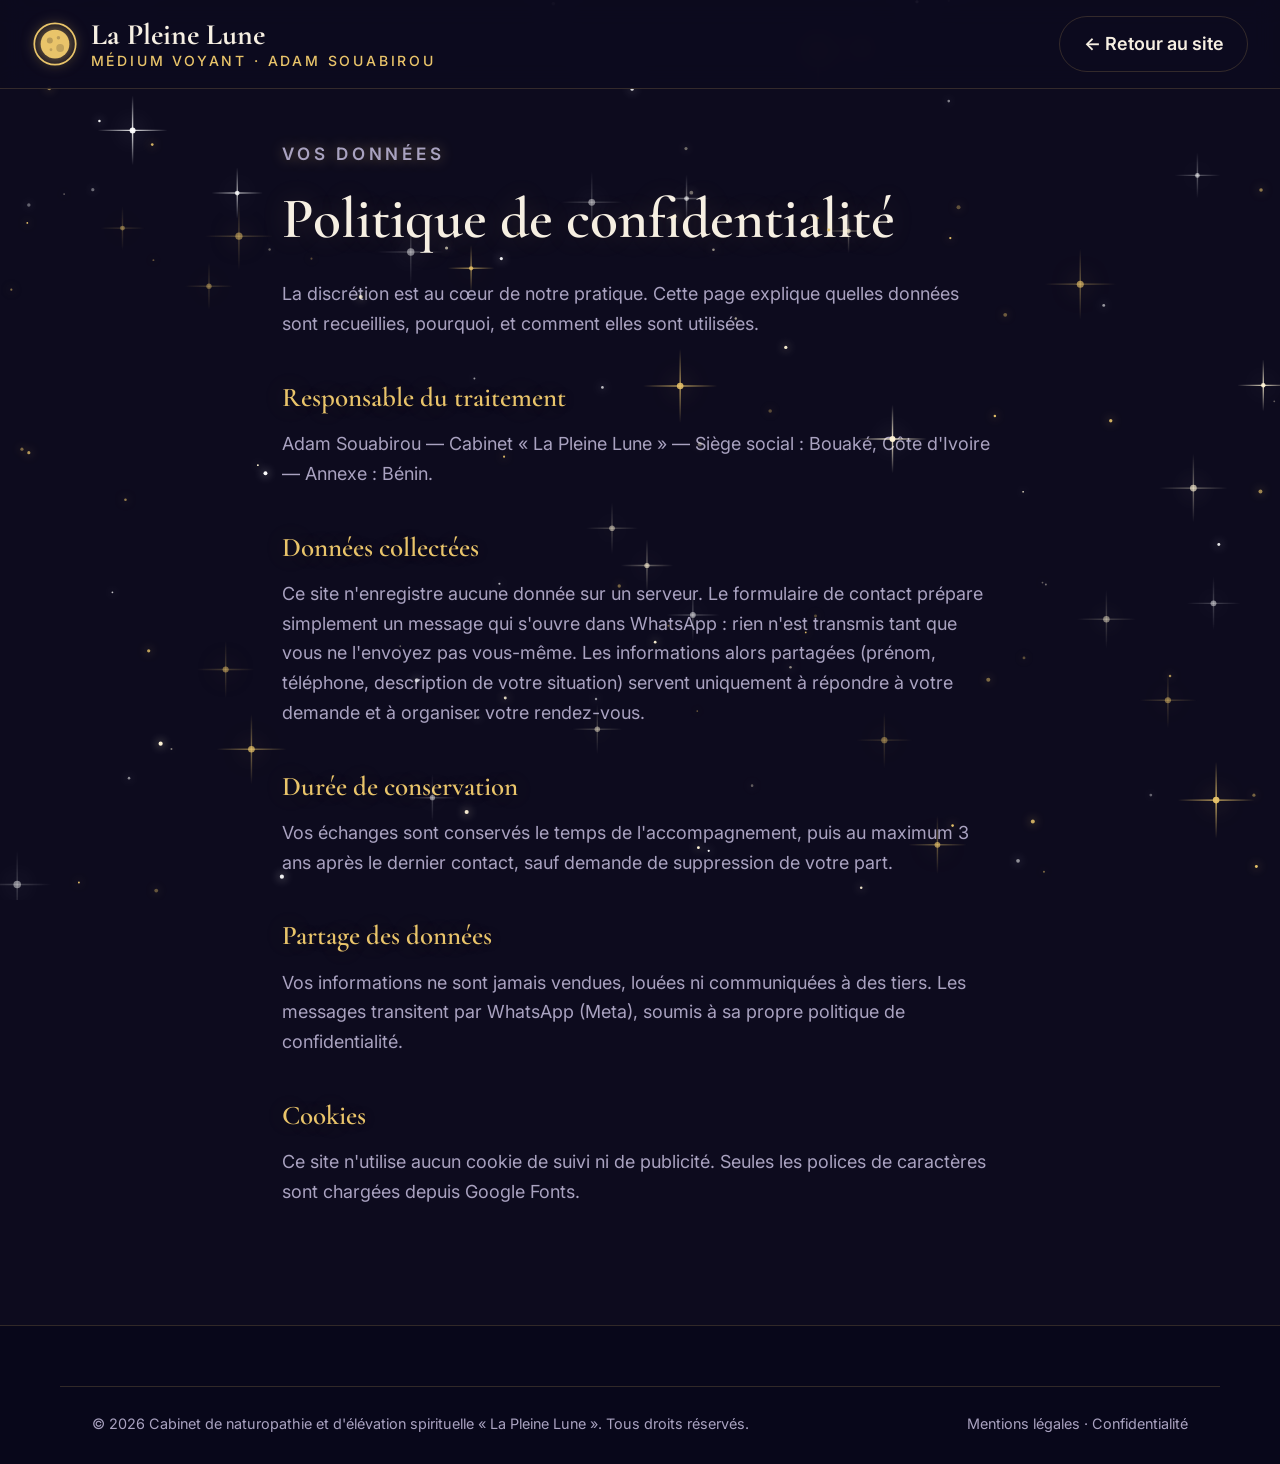
==== commit 905c5156: "Fin du mode construction : bandeau retiré, lignes vides masquées, hébergeur Vercel Co-Authored-By: C" ====
--- a/confidentialite.html
+++ b/confidentialite.html
@@ -37,11 +37,11 @@
 
     <p>
       La discrétion est au cœur de notre pratique. Cette page explique quelles données sont
-      recueillies, pourquoi, et quels sont vos droits.
+      recueillies, pourquoi, et comment elles sont utilisées.
     </p>
 
     <h2>Responsable du traitement</h2>
-    <p><span data-site="legal.editeur"></span> — <span data-site="legal.adresse"></span> — <span data-site="email"></span>.</p>
+    <p><span data-site="legal.editeur"></span> — <span data-site="legal.adresse"></span><span data-line> — <span data-site="email"></span></span>.</p>
 
     <h2>Données collectées</h2>
     <p>
--- a/styles.css
+++ b/styles.css
@@ -516,3 +516,36 @@
 @media (max-width: 760px) {
   .hero__bg { background-position: center 60%; opacity: .38; }
 }
+
+/* ---------- La lune s'allume et s'éteint ---------- */
+@keyframes moonPulse {
+  0%, 100% { filter: drop-shadow(0 0 1px rgba(233,196,106,.25)) brightness(.7); }
+  50%      { filter: drop-shadow(0 0 10px rgba(233,196,106,.95)) drop-shadow(0 0 22px rgba(255,236,180,.6)) brightness(1.2); }
+}
+.brand__mark { animation: moonPulse 4s ease-in-out infinite; }
+
+.hero__moon {
+  position: absolute; top: 150px; right: 2.5%; z-index: 0;
+  width: 110px; height: 110px; border-radius: 50%;
+  background:
+    radial-gradient(circle at 34% 38%, rgba(160,120,50,.35) 0 9%, transparent 10%),
+    radial-gradient(circle at 62% 64%, rgba(160,120,50,.3) 0 12%, transparent 13%),
+    radial-gradient(circle at 66% 30%, rgba(160,120,50,.28) 0 6%, transparent 7%),
+    radial-gradient(circle at 30% 70%, rgba(160,120,50,.25) 0 5%, transparent 6%),
+    radial-gradient(circle at 40% 35%, #fff8e1, #f3d98f 55%, #d9b45a 100%);
+  animation: moonGlow 5s ease-in-out infinite;
+  pointer-events: none;
+}
+@keyframes moonGlow {
+  0%, 100% { opacity: .45; box-shadow: 0 0 20px 4px rgba(233,196,106,.2), 0 0 60px 10px rgba(233,196,106,.08); }
+  50%      { opacity: 1;   box-shadow: 0 0 40px 12px rgba(255,236,180,.55), 0 0 120px 40px rgba(233,196,106,.28); }
+}
+@media (max-width: 1280px) { .hero__moon { width: 64px; height: 64px; top: 128px; right: 14px; } }
+@media (max-width: 760px) { .hero__moon { display: none; } }
+@media (prefers-reduced-motion: reduce) {
+  .brand__mark, .hero__moon { animation: none; }
+}
+
+/* 4 témoignages : grille 2 × 2 plutôt qu'une rangée de 3 + 1 */
+.quotes:has(> .quote:nth-child(4):last-child) { grid-template-columns: repeat(2, 1fr); max-width: 920px; margin: 0 auto; }
+@media (max-width: 900px) { .quotes:has(> .quote:nth-child(4):last-child) { grid-template-columns: 1fr; } }
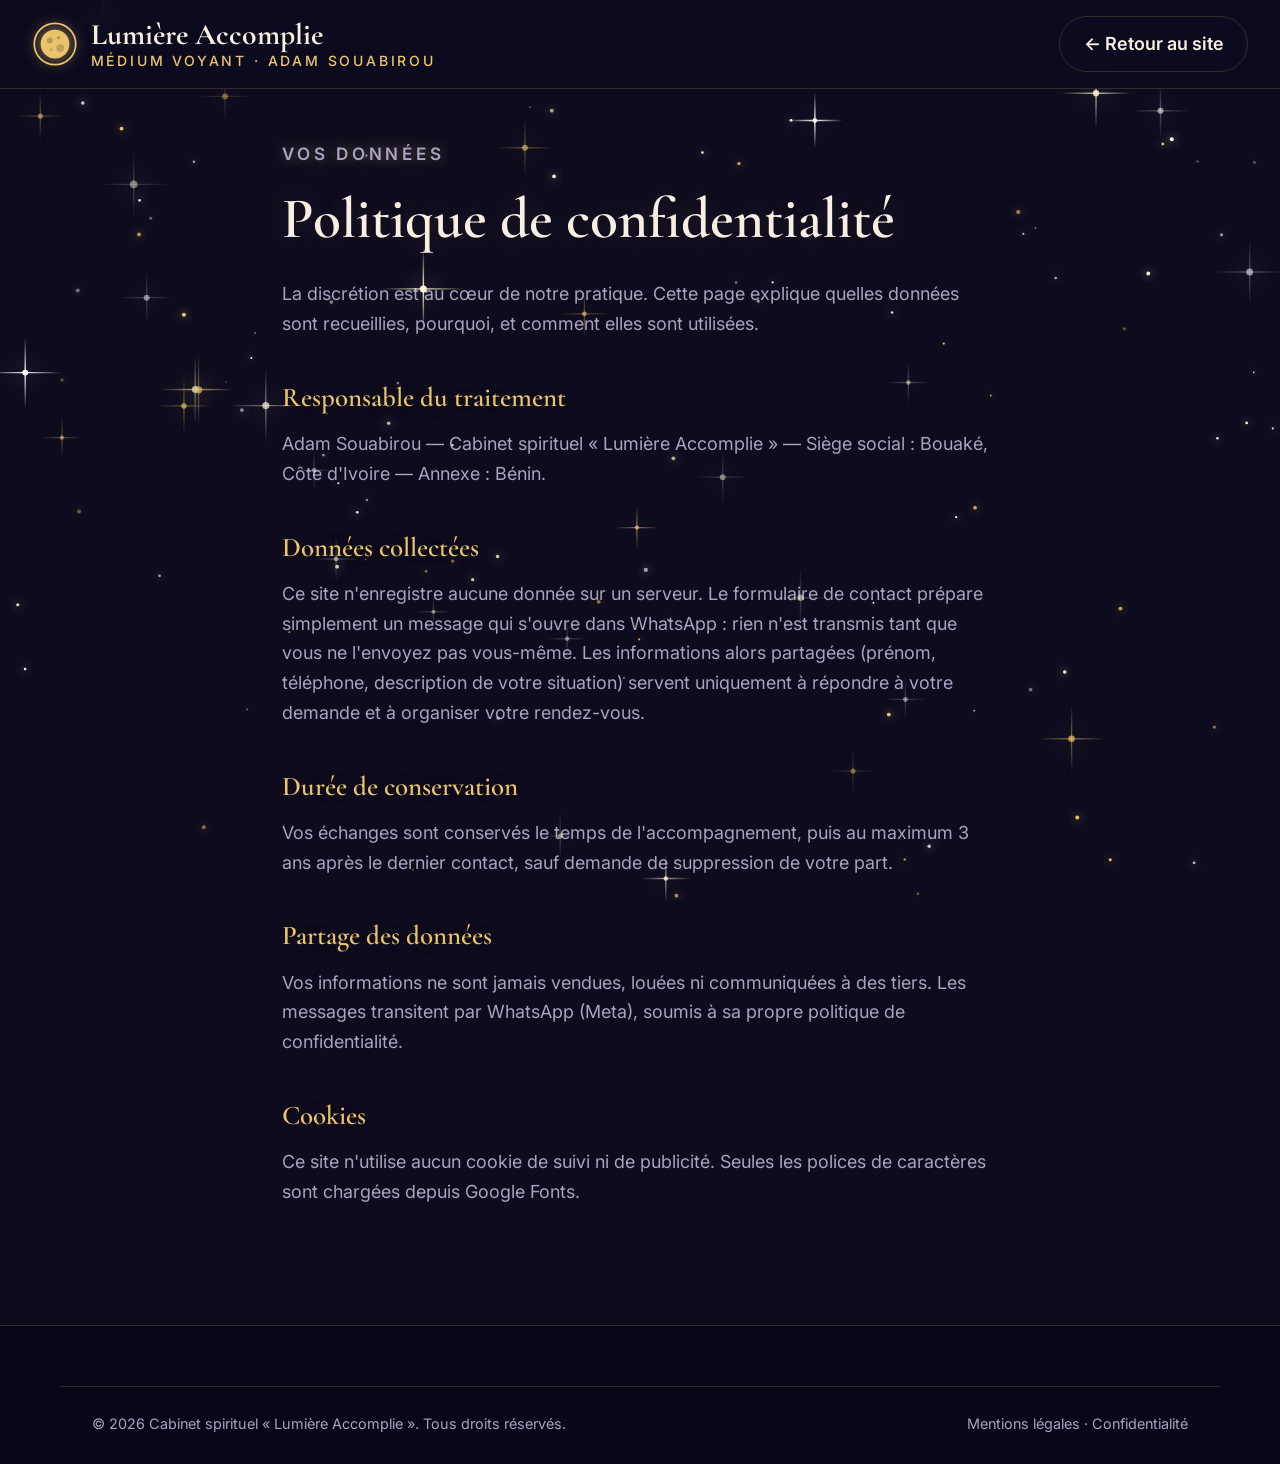
==== commit 6034588a: "Nouveau nom : Cabinet spirituel « Lumière Accomplie » Co-Authored-By: Claude Opus 5.5 <noreply@anthr" ====
--- a/confidentialite.html
+++ b/confidentialite.html
@@ -3,7 +3,7 @@
 <head>
   <meta charset="utf-8">
   <meta name="viewport" content="width=device-width, initial-scale=1">
-  <title>Confidentialité — La Pleine Lune</title>
+  <title>Confidentialité — Lumière Accomplie</title>
   <meta name="robots" content="noindex">
   <meta name="theme-color" content="#0d0b1e">
   <link rel="icon" href="favicon.svg" type="image/svg+xml">
@@ -24,7 +24,7 @@
           <circle cx="23" cy="14.5" r="1.5" fill="#0d0b1e" opacity=".22"/>
           <circle cx="16.5" cy="25" r="1.2" fill="#0d0b1e" opacity=".2"/>
         </svg>
-        <span class="brand__text"><span data-site="cabinet">La Pleine Lune</span><small data-site="slogan">Médium voyant · Adam Souabirou</small></span>
+        <span class="brand__text"><span data-site="cabinet">Lumière Accomplie</span><small data-site="slogan">Médium voyant · Adam Souabirou</small></span>
       </a>
       <a href="index.html" class="btn btn--ghost btn--sm">← Retour au site</a>
     </div>
@@ -74,7 +74,7 @@
 
   <footer class="footer">
     <div class="container footer__bottom">
-      <span>© <span id="year"></span> <span data-site="nomComplet">Cabinet de naturopathie et d'élévation spirituelle « La Pleine Lune »</span>. Tous droits réservés.</span>
+      <span>© <span id="year"></span> <span data-site="nomComplet">Cabinet spirituel « Lumière Accomplie »</span>. Tous droits réservés.</span>
       <span><a href="mentions-legales.html">Mentions légales</a> · <a href="confidentialite.html">Confidentialité</a></span>
     </div>
   </footer>
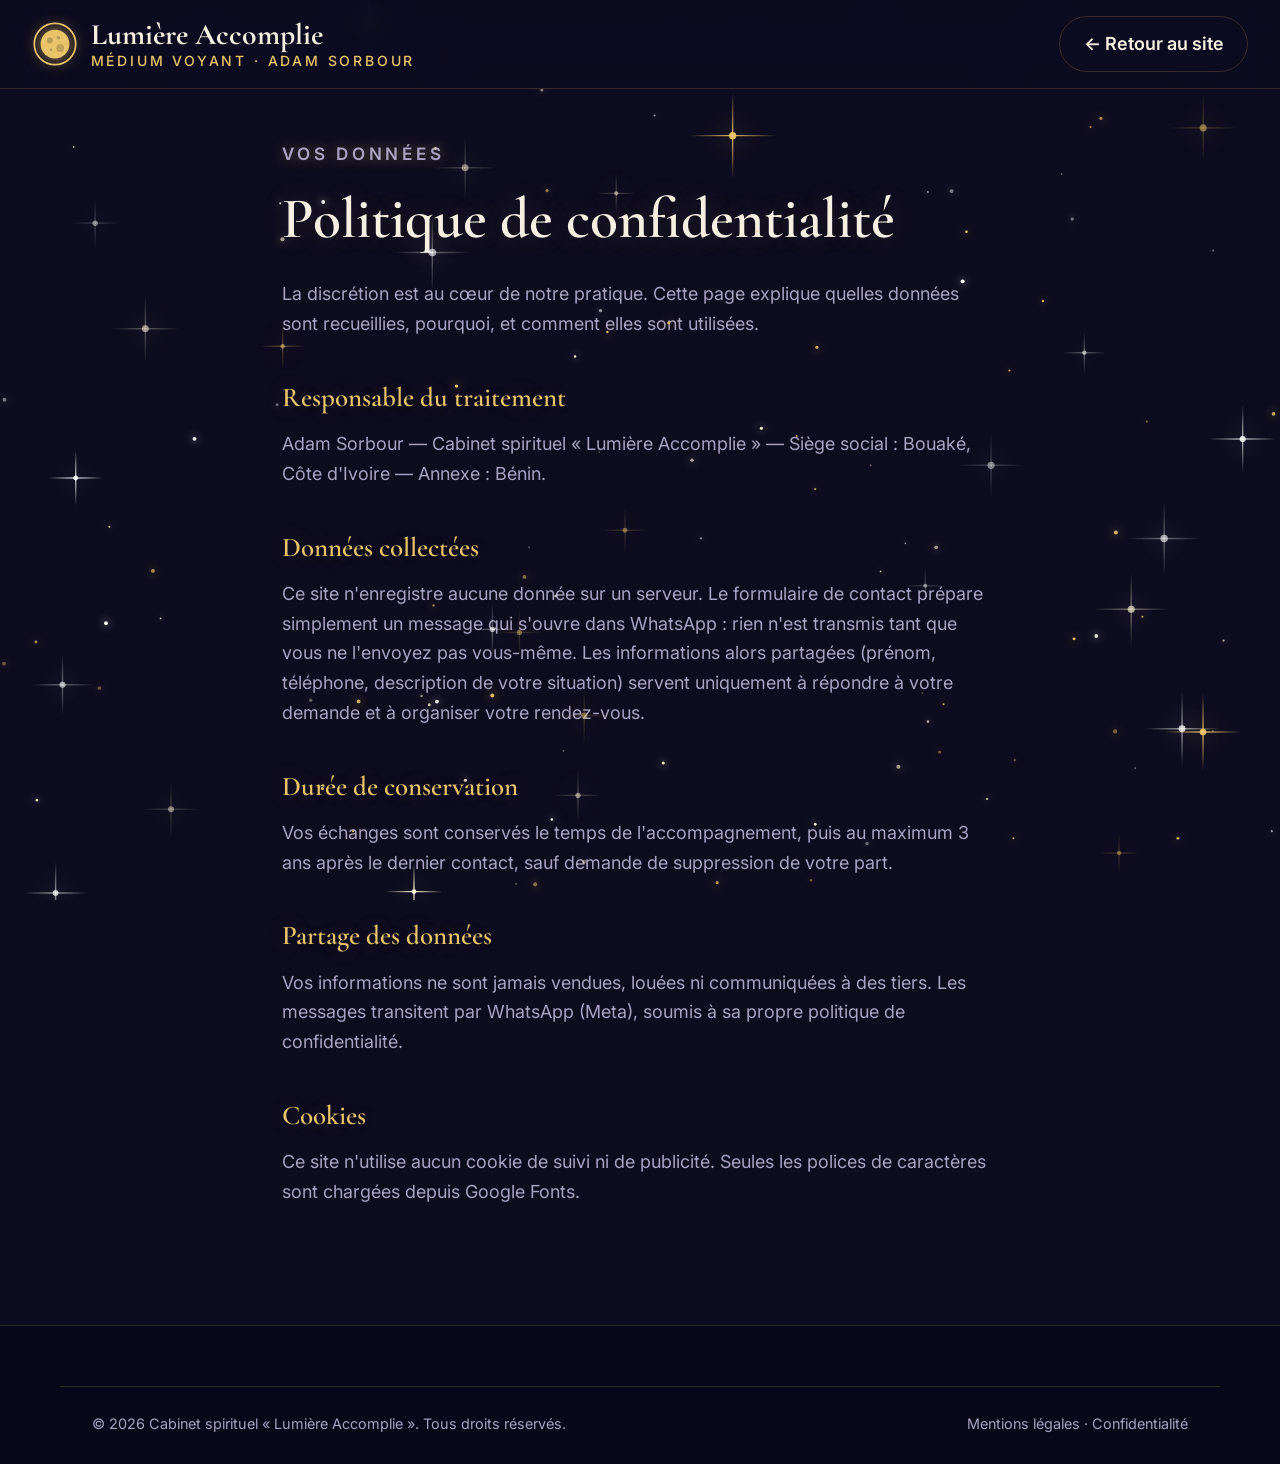
==== commit 3330b0ff: "Nom corrigé : Adam Sorbour Co-Authored-By: Claude Opus 5.5 <noreply@anthropic.com>" ====
--- a/confidentialite.html
+++ b/confidentialite.html
@@ -24,7 +24,7 @@
           <circle cx="23" cy="14.5" r="1.5" fill="#0d0b1e" opacity=".22"/>
           <circle cx="16.5" cy="25" r="1.2" fill="#0d0b1e" opacity=".2"/>
         </svg>
-        <span class="brand__text"><span data-site="cabinet">Lumière Accomplie</span><small data-site="slogan">Médium voyant · Adam Souabirou</small></span>
+        <span class="brand__text"><span data-site="cabinet">Lumière Accomplie</span><small data-site="slogan">Médium voyant · Adam Sorbour</small></span>
       </a>
       <a href="index.html" class="btn btn--ghost btn--sm">← Retour au site</a>
     </div>
--- a/styles.css
+++ b/styles.css
@@ -549,3 +549,7 @@
 /* 4 témoignages : grille 2 × 2 plutôt qu'une rangée de 3 + 1 */
 .quotes:has(> .quote:nth-child(4):last-child) { grid-template-columns: repeat(2, 1fr); max-width: 920px; margin: 0 auto; }
 @media (max-width: 900px) { .quotes:has(> .quote:nth-child(4):last-child) { grid-template-columns: 1fr; } }
+
+/* Biographie dans l'accueil */
+.hero__lead--bio { max-width: 780px; font-size: 1.02rem; line-height: 1.75; }
+.hero__lead--bio strong { color: var(--gold); font-weight: 600; }
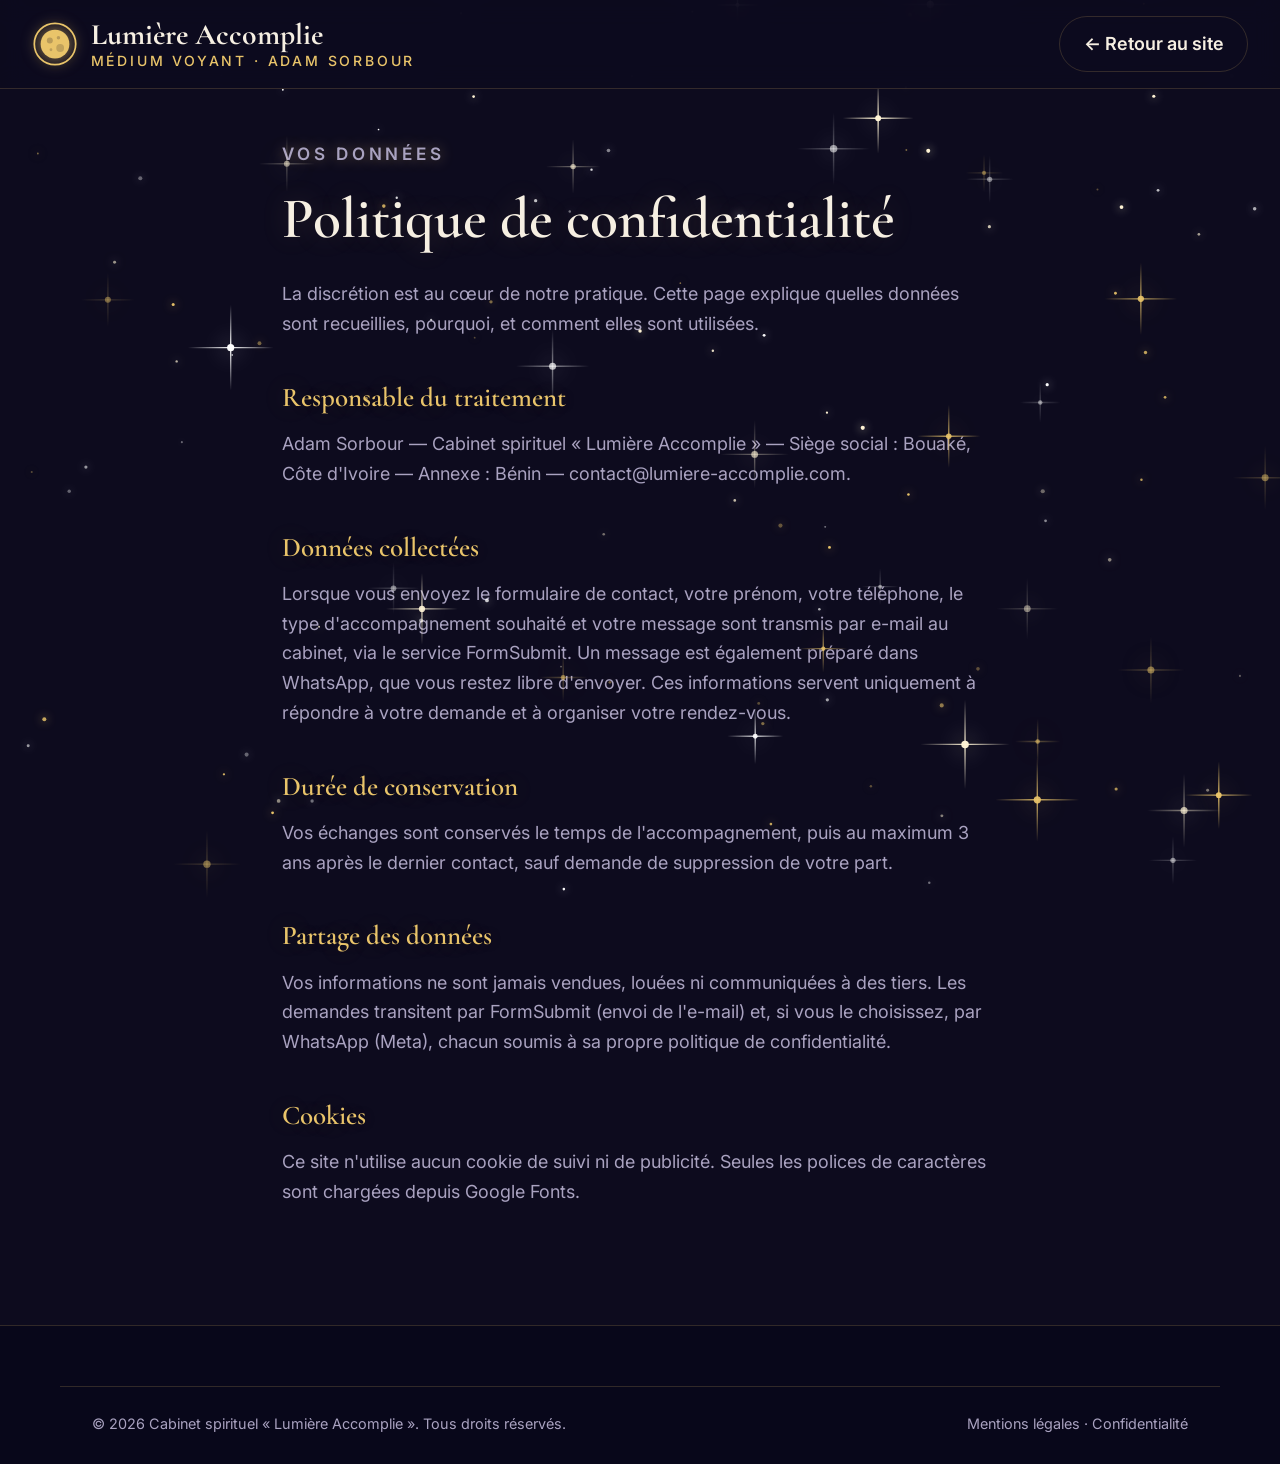
==== commit 295e5ae1: "E-mail contact@lumiere-accomplie.com et envoi automatique des demandes par e-mail (FormSubmit) Co-Au" ====
--- a/confidentialite.html
+++ b/confidentialite.html
@@ -45,11 +45,11 @@
 
     <h2>Données collectées</h2>
     <p>
-      Ce site n'enregistre aucune donnée sur un serveur. Le formulaire de contact prépare
-      simplement un message qui s'ouvre dans WhatsApp : rien n'est transmis tant que vous
-      ne l'envoyez pas vous-même. Les informations alors partagées (prénom, téléphone,
-      description de votre situation) servent uniquement à répondre à votre demande et à
-      organiser votre rendez-vous.
+      Lorsque vous envoyez le formulaire de contact, votre prénom, votre téléphone, le type
+      d'accompagnement souhaité et votre message sont transmis par e-mail au cabinet, via le
+      service FormSubmit. Un message est également préparé dans WhatsApp, que vous restez libre
+      d'envoyer. Ces informations servent uniquement à répondre à votre demande et à organiser
+      votre rendez-vous.
     </p>
 
     <h2>Durée de conservation</h2>
@@ -61,8 +61,8 @@
     <h2>Partage des données</h2>
     <p>
       Vos informations ne sont jamais vendues, louées ni communiquées à des tiers.
-      Les messages transitent par WhatsApp (Meta), soumis à sa propre politique de
-      confidentialité.
+      Les demandes transitent par FormSubmit (envoi de l'e-mail) et, si vous le choisissez,
+      par WhatsApp (Meta), chacun soumis à sa propre politique de confidentialité.
     </p>
 
     <h2>Cookies</h2>
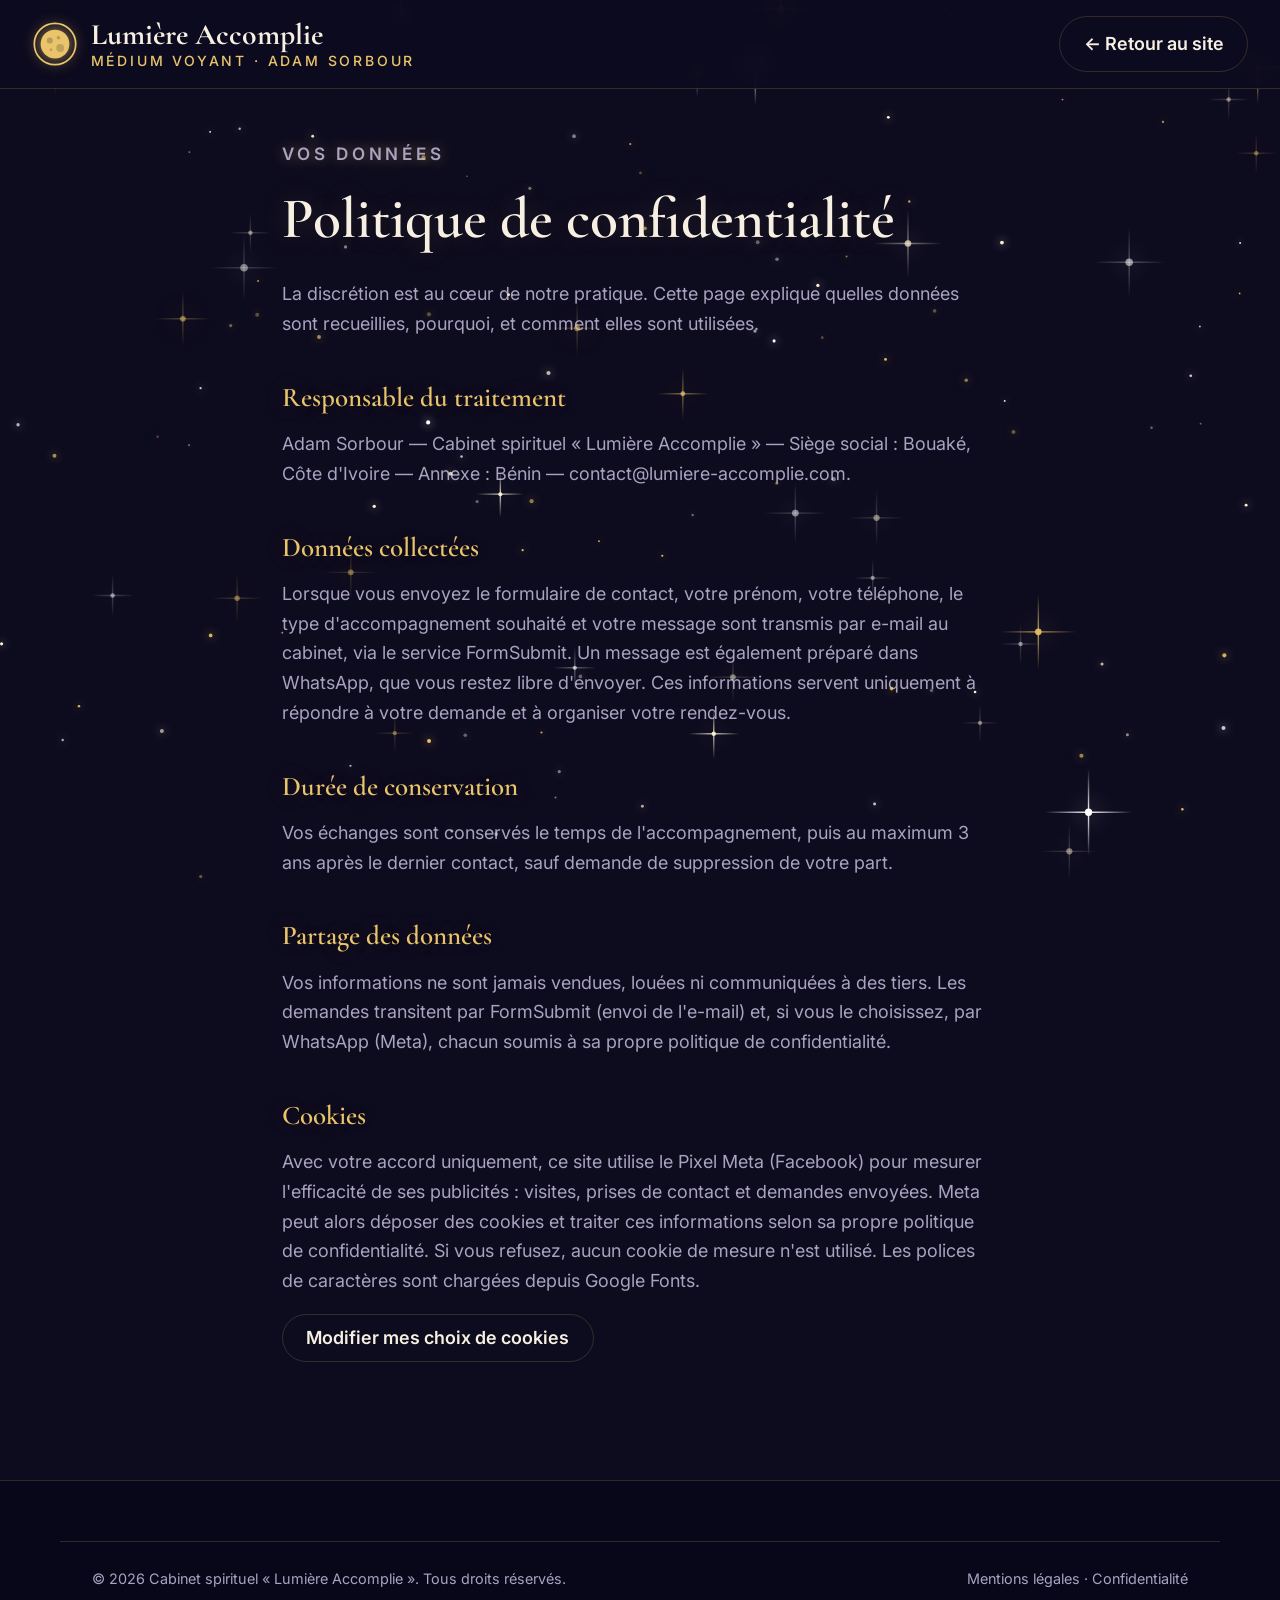
==== commit e6826f80: "Pixel Meta prêt à l'emploi : chargement après consentement, événements Contact et Lead Co-Authored-B" ====
--- a/confidentialite.html
+++ b/confidentialite.html
@@ -67,9 +67,13 @@
 
     <h2>Cookies</h2>
     <p>
-      Ce site n'utilise aucun cookie de suivi ni de publicité. Seules les polices de
+      Avec votre accord uniquement, ce site utilise le Pixel Meta (Facebook) pour mesurer
+      l'efficacité de ses publicités : visites, prises de contact et demandes envoyées. Meta peut
+      alors déposer des cookies et traiter ces informations selon sa propre politique de
+      confidentialité. Si vous refusez, aucun cookie de mesure n'est utilisé. Les polices de
       caractères sont chargées depuis Google Fonts.
     </p>
+    <p><button type="button" class="btn btn--ghost btn--sm" data-cookie-reset hidden>Modifier mes choix de cookies</button></p>
   </main>
 
   <footer class="footer">
@@ -81,5 +85,6 @@
   <script src="site-config.js"></script>
   <script src="script.js"></script>
   <script src="etoiles.js"></script>
+  <script src="pixel.js"></script>
 </body>
 </html>
--- a/styles.css
+++ b/styles.css
@@ -553,3 +553,22 @@
 /* Biographie dans l'accueil */
 .hero__lead--bio { max-width: 780px; font-size: 1.02rem; line-height: 1.75; }
 .hero__lead--bio strong { color: var(--gold); font-weight: 600; }
+
+/* Piège anti-robots du formulaire (hors écran) */
+.form__hp { position: absolute; left: -9999px; width: 1px; height: 1px; overflow: hidden; }
+.form button[disabled] { opacity: .6; cursor: not-allowed; }
+
+/* ---------- Bandeau de consentement cookies ---------- */
+.cookie {
+  position: fixed; left: 16px; right: 16px; bottom: 16px; z-index: 60;
+  max-width: 560px; margin: 0 auto;
+  background: var(--night-2); border: 1px solid rgba(233,196,106,.45); border-radius: var(--radius);
+  box-shadow: 0 20px 50px -15px rgba(0,0,0,.8);
+  padding: 1.1rem 1.2rem; display: grid; gap: .9rem;
+}
+.cookie p { margin: 0; font-size: .9rem; color: var(--text); }
+.cookie a { color: var(--gold); text-decoration: underline; }
+.cookie__actions { display: flex; gap: .6rem; justify-content: flex-end; }
+
+/* Boutons « fantôme » en <button> : pas de fond gris par défaut du navigateur */
+button.btn--ghost { background: transparent; }
